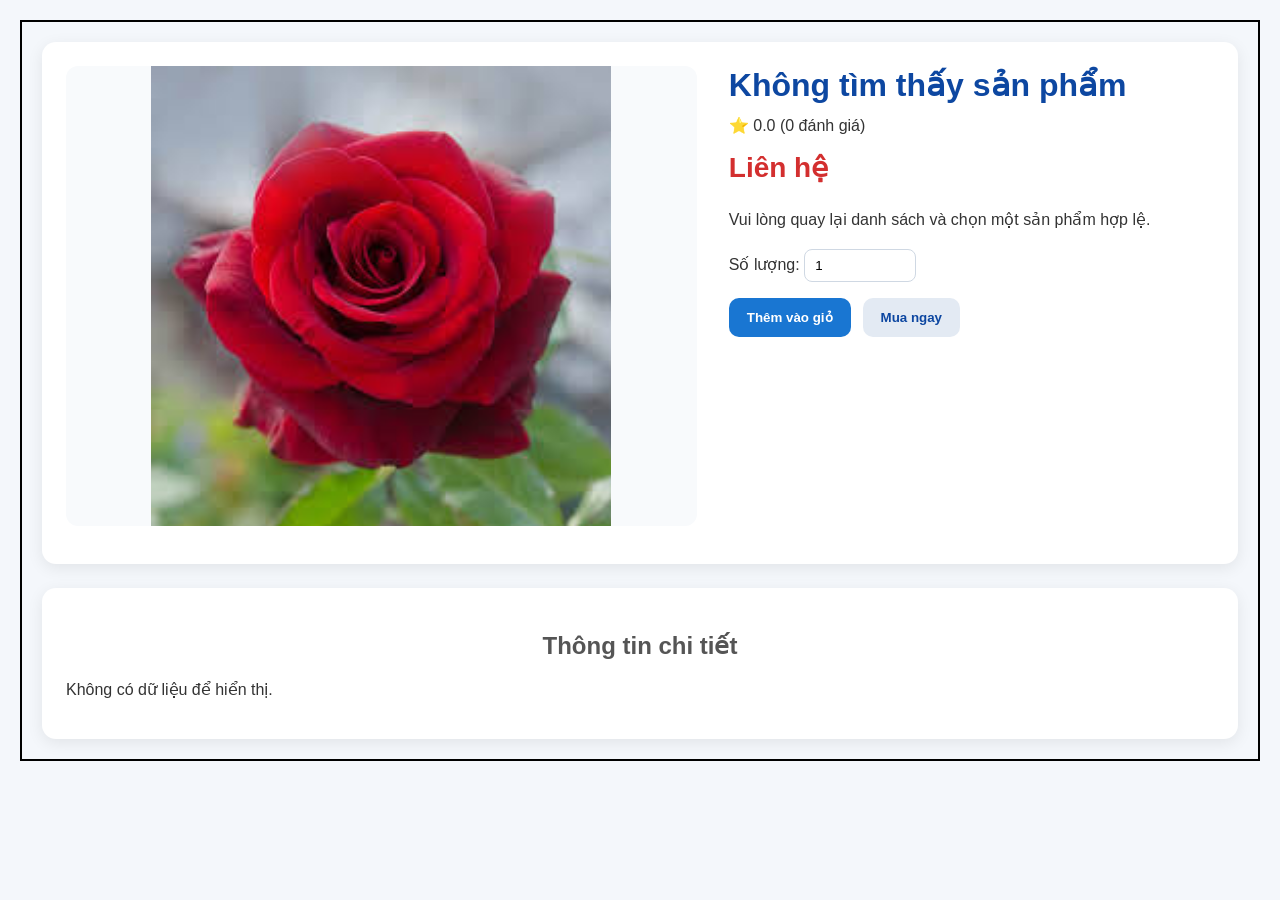
==== html/chi-tiet.html @ fe6207f8 "First commit" ====
<!DOCTYPE html>
<html lang="vi">
<head>
    <meta charset="UTF-8">
    <meta name="viewport" content="width=device-width, initial-scale=1.0">
    <title>Chi tiết sản phẩm</title>
    <link rel="stylesheet" href="../css/style.css">
</head>
<body>
    <header>
        <!-- Header content here -->
    </header>

    <main class="container">
        <div class="product-detail">
            <div class="product-images">
                <img id="mainImage" src="" alt="Hình sản phẩm">
                <div class="thumbnail-images">
                    <!-- Thumbnail images here -->
                </div>
            </div>

            <div class="product-info">
                <h1 id="productName"></h1>
                <div class="rating">
                    <span id="rating"></span>
                    <span id="reviews"></span>
                </div>

                <div class="price-section">
                    <span class="price" id="price"></span>
                    <span class="discount" id="discount"></span>
                </div>

                <p class="description" id="description"></p>

                <div class="options">
                    <label for="quantity">Số lượng:</label>
                    <input type="number" id="quantity" value="1" min="1">
                </div>

                <div class="actions">
                    <button class="btn btn-primary" onclick="addToCart()">Thêm vào giỏ</button>
                    <button class="btn btn-secondary" onclick="buyNow()">Mua ngay</button>
                </div>
            </div>
        </div>

        <section class="product-details-section">
            <h2>Thông tin chi tiết</h2>
            <div id="detailContent"></div>
        </section>
    </main>

    <footer>
    </footer>

    <script src="../js/data.js"></script>
    <script src="../js/chi-tiet.js"></script>
</body>
</html>
---- css/style.css ----
/* Toàn trang */
body {
    font-family: Arial, sans-serif;
    background-color: #f4f7fb;
    margin: 20px;
    padding: 20px;
    border: 2px solid black;
    color: #333;
}

/* Tiêu đề */
h1 {
    color: #0d47a1;
    text-align: center;
    margin-bottom: 5px;
}

h2 {
    text-align: center;
    color: #555;
    margin-bottom: 20px;
}

/* Khung giới thiệu */
.intro {
    border: 1px solid gray;
    padding: 20px;
    background-color: white;
    border-radius: 10px;
    box-shadow: 0px 2px 8px rgba(0,0,0,0.1);
}

/* Ảnh đại diện */
.avatar {
    width: 150px;
    border-radius: 50%;
    border: 3px solid black;
    margin-right: 20px;
    float: left;
}

/* Bảng */
table {
    width: 100%;
    border-collapse: collapse;
    background-color: white;
    margin-top: 10px;
}

table th {
    background-color: #1976d2;
    color: white;
}

table th,
table td {
    border: 1px solid #ccc;
    padding: 10px;
}

/* Danh sách */
ul,
ol {
    background-color: white;
    padding: 20px;
    border-radius: 10px;
}

/* Link */
a {
    color: #1976d2;
    text-decoration: none;
    font-weight: bold;
}

a:hover {
    color: red;
    text-decoration: underline;
}

/* Tiêu đề mục */
h3 {
    color: #0d47a1;
    margin-top: 25px;
}

/* Trang chi tiết sản phẩm */
.container {
    max-width: 1200px;
    margin: 0 auto;
}

.product-detail {
    display: flex;
    gap: 32px;
    align-items: flex-start;
    background: #fff;
    border-radius: 14px;
    padding: 24px;
    box-shadow: 0 4px 16px rgba(0, 0, 0, 0.08);
}

.product-images {
    flex: 1.3;
}

.product-images #mainImage {
    width: 100%;
    max-height: 460px;
    object-fit: contain;
    display: block;
    background: #f8fafc;
    border-radius: 12px;
}

.thumbnail-images {
    display: flex;
    gap: 12px;
    margin-top: 14px;
    flex-wrap: wrap;
}

.thumbnail-images img {
    width: 92px;
    height: 92px;
    object-fit: cover;
    border-radius: 10px;
    border: 2px solid #dbe4f0;
    cursor: pointer;
    transition: transform 0.2s ease, border-color 0.2s ease;
}

.thumbnail-images img:hover {
    transform: translateY(-2px);
    border-color: #1976d2;
}

.product-info {
    flex: 1;
}

#productName {
    text-align: left;
    margin-top: 0;
    margin-bottom: 12px;
}

.rating,
.price-section,
.options,
.actions {
    margin-bottom: 16px;
}

.price-section {
    display: flex;
    flex-direction: column;
    gap: 6px;
}

.price {
    font-size: 28px;
    font-weight: 700;
    color: #d32f2f;
}

.discount {
    color: #1976d2;
    font-weight: 600;
}

.description {
    line-height: 1.7;
}

.options input {
    width: 90px;
    padding: 8px 10px;
    border: 1px solid #cfd8e3;
    border-radius: 8px;
}

.actions {
    display: flex;
    gap: 12px;
    flex-wrap: wrap;
}

.btn {
    padding: 12px 18px;
    border: none;
    border-radius: 10px;
    cursor: pointer;
    font-weight: 700;
}

.btn-primary {
    background: #1976d2;
    color: #fff;
}

.btn-secondary {
    background: #e3eaf3;
    color: #0d47a1;
}

.product-details-section {
    margin-top: 24px;
    background: #fff;
    border-radius: 14px;
    padding: 24px;
    box-shadow: 0 4px 16px rgba(0, 0, 0, 0.08);
}

.detail-item {
    padding: 10px 0;
    border-bottom: 1px solid #eef2f7;
}

.detail-item:last-child {
    border-bottom: none;
}

@media (max-width: 900px) {
    .product-detail {
        flex-direction: column;
    }

    .product-images #mainImage {
        max-height: 360px;
    }
}
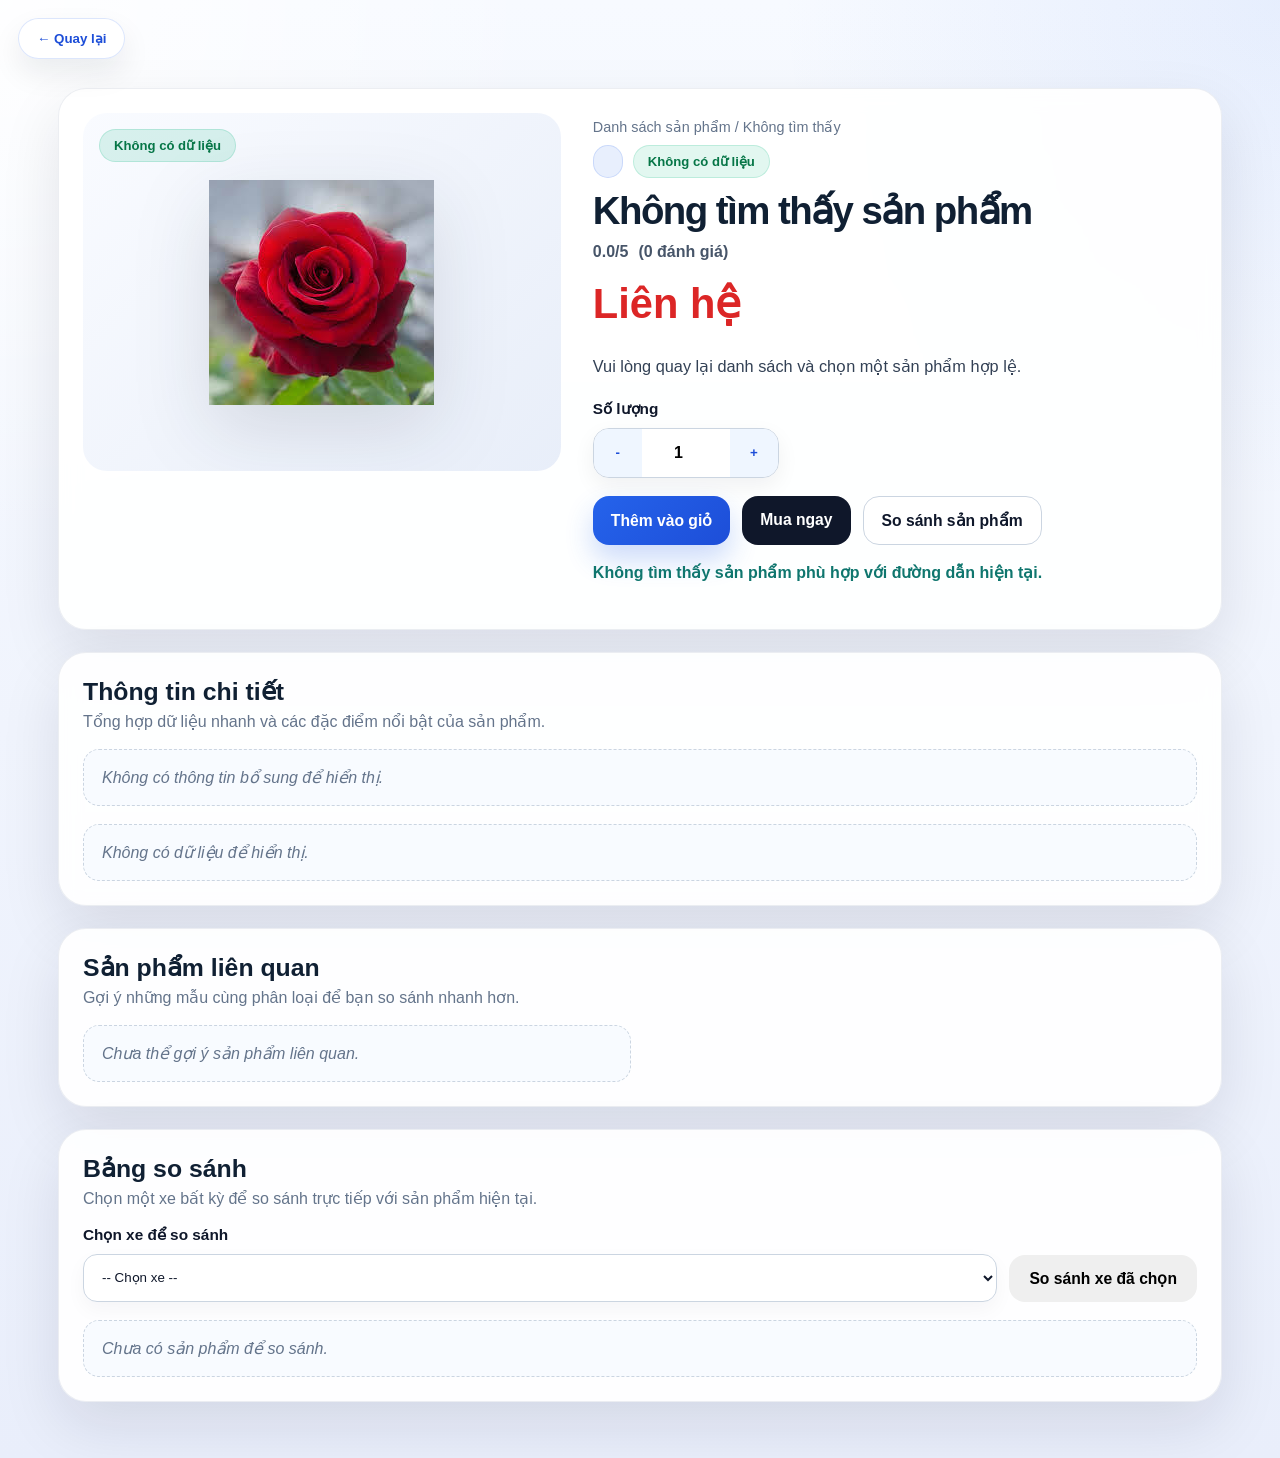
==== commit 72c1dd58: "First commit" ====
--- a/html/chi-tiet.html
+++ b/html/chi-tiet.html
@@ -4,24 +4,29 @@
     <meta charset="UTF-8">
     <meta name="viewport" content="width=device-width, initial-scale=1.0">
     <title>Chi tiết sản phẩm</title>
-    <link rel="stylesheet" href="../css/style.css">
+    <link rel="stylesheet" href="../css/stylechitiet.css">
 </head>
 <body>
-    <header>
-        <!-- Header content here -->
-    </header>
-
-    <main class="container">
-        <div class="product-detail">
+    <button type="button" class="back-button" onclick="goBack()" aria-label="Quay lại danh sách sản phẩm">← Quay lại</button>
+    <main class="page-shell">
+        <section class="hero-card">
             <div class="product-images">
-                <img id="mainImage" src="" alt="Hình sản phẩm">
-                <div class="thumbnail-images">
-                    <!-- Thumbnail images here -->
+                <div class="image-frame">
+                    <span class="image-badge" id="stockBadge">Còn hàng</span>
+                    <img id="mainImage" src="" alt="Hình sản phẩm">
                 </div>
+                <div class="thumbnail-images"></div>
             </div>
 
             <div class="product-info">
+                <div class="breadcrumb" id="breadcrumb">Danh sách sản phẩm</div>
+                <div class="product-meta">
+                    <span class="product-tag" id="productTag"></span>
+                    <span class="stock-badge" id="stockBadgeText"></span>
+                </div>
+
                 <h1 id="productName"></h1>
+
                 <div class="rating">
                     <span id="rating"></span>
                     <span id="reviews"></span>
@@ -35,25 +40,60 @@
                 <p class="description" id="description"></p>
 
                 <div class="options">
-                    <label for="quantity">Số lượng:</label>
-                    <input type="number" id="quantity" value="1" min="1">
+                    <label for="quantity">Số lượng</label>
+                    <div class="quantity-stepper">
+                        <button type="button" class="stepper-btn" onclick="changeQuantity(-1)">-</button>
+                        <input type="number" id="quantity" value="1" min="1">
+                        <button type="button" class="stepper-btn" onclick="changeQuantity(1)">+</button>
+                    </div>
                 </div>
 
                 <div class="actions">
-                    <button class="btn btn-primary" onclick="addToCart()">Thêm vào giỏ</button>
-                    <button class="btn btn-secondary" onclick="buyNow()">Mua ngay</button>
+                    <button class="action-btn primary" onclick="addToCart()">Thêm vào giỏ</button>
+                    <button class="action-btn secondary" onclick="buyNow()">Mua ngay</button>
+                    <button class="action-btn ghost" onclick="compareProduct()">So sánh sản phẩm</button>
                 </div>
+
+                <p class="share-feedback" id="shareFeedback"></p>
             </div>
-        </div>
+        </section>
 
         <section class="product-details-section">
-            <h2>Thông tin chi tiết</h2>
+            <div class="section-head">
+                <h2>Thông tin chi tiết</h2>
+                <p>Tổng hợp dữ liệu nhanh và các đặc điểm nổi bật của sản phẩm.</p>
+            </div>
+            <div class="quick-facts" id="quickFacts"></div>
             <div id="detailContent"></div>
         </section>
+
+        <section class="related-products-section">
+            <div class="section-head">
+                <h2>Sản phẩm liên quan</h2>
+                <p>Gợi ý những mẫu cùng phân loại để bạn so sánh nhanh hơn.</p>
+            </div>
+            <div id="relatedProducts" class="related-products"></div>
+        </section>
+
+        <section class="comparison-section">
+            <div class="section-head">
+                <h2>Bảng so sánh</h2>
+                <p>Chọn một xe bất kỳ để so sánh trực tiếp với sản phẩm hiện tại.</p>
+            </div>
+            <div class="comparison-controls">
+                <div class="control-group comparison-select-group">
+                    <label for="comparisonTarget">Chọn xe để so sánh</label>
+                    <select id="comparisonTarget">
+                        <option value="">-- Chọn xe --</option>
+                    </select>
+                </div>
+                <button type="button" class="action-btn comparison-action" onclick="compareProduct()">So sánh xe đã chọn</button>
+            </div>
+            <div id="comparisonPanel" class="comparison-panel">
+                <p class="empty-state">Chọn một xe ở trên để xem đối chiếu.</p>
+            </div>
+        </section>
     </main>
-
-    <footer>
-    </footer>
 
     <script src="../js/data.js"></script>
     <script src="../js/chi-tiet.js"></script>
--- a/css/stylechitiet.css
+++ b/css/stylechitiet.css
@@ -0,0 +1,749 @@
+:root {
+	--bg-start: #f7faff;
+	--bg-end: #e9eefb;
+	--surface: rgba(255, 255, 255, 0.92);
+	--surface-strong: #ffffff;
+	--border: rgba(148, 163, 184, 0.18);
+	--border-strong: #dbe7ff;
+	--text: #102033;
+	--muted: #64748b;
+	--primary: #2563eb;
+	--primary-deep: #1d4ed8;
+	--success: #067647;
+	--shadow: 0 24px 60px rgba(15, 23, 42, 0.10);
+	--shadow-soft: 0 14px 30px rgba(15, 23, 42, 0.08);
+}
+
+* {
+	box-sizing: border-box;
+}
+
+body {
+	margin: 0;
+	min-height: 100vh;
+	font-family: "Segoe UI", Tahoma, Geneva, Verdana, sans-serif;
+	background:
+		radial-gradient(circle at top left, rgba(255, 255, 255, 0.92), transparent 28%),
+		radial-gradient(circle at top right, rgba(37, 99, 235, 0.08), transparent 26%),
+		linear-gradient(180deg, var(--bg-start) 0%, var(--bg-end) 100%);
+	color: var(--text);
+	-webkit-font-smoothing: antialiased;
+	text-rendering: optimizeLegibility;
+}
+
+.back-button {
+	position: fixed;
+	top: 18px;
+	left: 18px;
+	z-index: 50;
+	display: inline-flex;
+	align-items: center;
+	gap: 8px;
+	padding: 12px 18px;
+	border: 1px solid rgba(37, 99, 235, 0.16);
+	border-radius: 999px;
+	background: rgba(255, 255, 255, 0.94);
+	backdrop-filter: blur(10px);
+	box-shadow: var(--shadow-soft);
+	color: var(--primary-deep);
+	font-weight: 700;
+	cursor: pointer;
+	text-decoration: none;
+	transition: transform 0.2s ease, box-shadow 0.2s ease, background 0.2s ease, border-color 0.2s ease;
+}
+
+.back-button:hover,
+.back-button:focus-visible {
+	transform: translateY(-1px);
+	box-shadow: 0 18px 36px rgba(37, 99, 235, 0.16);
+	border-color: rgba(37, 99, 235, 0.28);
+	background: #ffffff;
+	outline: none;
+}
+
+.page-shell {
+	max-width: 1200px;
+	margin: 0 auto;
+	padding: 88px 18px 56px;
+}
+
+.hero-card,
+.product-details-section,
+.related-products-section,
+.comparison-section {
+	background: var(--surface);
+	backdrop-filter: blur(10px);
+	border: 1px solid var(--border);
+	border-radius: 28px;
+	box-shadow: var(--shadow);
+}
+
+.hero-card {
+	display: grid;
+	grid-template-columns: minmax(0, 0.88fr) minmax(0, 1.12fr);
+	gap: 28px;
+	padding: 24px;
+	align-items: start;
+}
+
+.product-images {
+	position: relative;
+	max-width: 100%;
+}
+
+.image-frame {
+	position: relative;
+	border-radius: 24px;
+	overflow: hidden;
+	background: linear-gradient(135deg, #f9fbff, #e8eef9 100%);
+	aspect-ratio: 4 / 3;
+	min-height: 300px;
+	display: flex;
+	align-items: center;
+	justify-content: center;
+	padding: 10px;
+}
+
+.image-frame img {
+	max-width: 84%;
+	max-height: 74%;
+	width: auto;
+	height: auto;
+	object-fit: contain;
+	display: block;
+	filter: drop-shadow(0 24px 38px rgba(15, 23, 42, 0.12));
+}
+
+.image-badge,
+.stock-badge,
+.product-tag,
+.related-tag {
+	display: inline-flex;
+	align-items: center;
+	justify-content: center;
+	padding: 8px 14px;
+	border-radius: 999px;
+	font-weight: 700;
+	font-size: 0.82rem;
+}
+
+.image-badge,
+.stock-badge {
+	background: rgba(16, 185, 129, 0.14);
+	color: var(--success);
+	border: 1px solid rgba(16, 185, 129, 0.18);
+}
+
+.image-badge {
+	position: absolute;
+	top: 16px;
+	left: 16px;
+	z-index: 2;
+}
+
+.thumbnail-images {
+	display: flex;
+	gap: 12px;
+	margin-top: 14px;
+	overflow-x: auto;
+	padding-bottom: 4px;
+}
+
+.thumbnail-images img {
+	width: 88px;
+	height: 88px;
+	flex: 0 0 auto;
+	object-fit: cover;
+	border-radius: 18px;
+	border: 2px solid transparent;
+	background: #fff;
+	box-shadow: var(--shadow-soft);
+	cursor: pointer;
+	transition: transform 0.2s ease, border-color 0.2s ease, box-shadow 0.2s ease;
+}
+
+.thumbnail-images img:hover,
+.thumbnail-images img.is-active {
+	transform: translateY(-2px);
+	border-color: var(--primary);
+	box-shadow: 0 14px 28px rgba(37, 99, 235, 0.14);
+}
+
+.product-info {
+	padding: 6px 4px 0;
+}
+
+.breadcrumb {
+	font-size: 0.9rem;
+	color: var(--muted);
+	margin-bottom: 10px;
+}
+
+.product-meta {
+	display: flex;
+	flex-wrap: wrap;
+	gap: 10px;
+	margin-bottom: 12px;
+}
+
+.product-tag {
+	background: rgba(37, 99, 235, 0.10);
+	border: 1px solid rgba(37, 99, 235, 0.16);
+	color: var(--primary-deep);
+}
+
+.stock-badge {
+	background: rgba(16, 185, 129, 0.12);
+}
+
+.product-info h1 {
+	margin: 0 0 12px;
+	font-size: clamp(2rem, 3vw, 3rem);
+	line-height: 1.08;
+	letter-spacing: -0.04em;
+}
+
+.rating,
+.price-section,
+.options,
+.actions,
+.share-feedback {
+	margin-bottom: 18px;
+}
+
+.rating {
+	display: flex;
+	gap: 10px;
+	align-items: center;
+	color: #475569;
+	font-weight: 600;
+}
+
+.price-section {
+	display: flex;
+	flex-direction: column;
+	gap: 6px;
+}
+
+.price {
+	font-size: clamp(2rem, 4vw, 2.6rem);
+	font-weight: 800;
+	color: #dc2626;
+}
+
+.discount {
+	color: var(--primary);
+	font-weight: 700;
+}
+
+.description {
+	font-size: 1.02rem;
+	line-height: 1.8;
+	color: #334155;
+	margin-bottom: 18px;
+}
+
+.options label,
+.comparison-select-group label {
+	display: block;
+	font-weight: 700;
+	margin-bottom: 10px;
+	color: #0f172a;
+	font-size: 0.96rem;
+}
+
+.quantity-stepper {
+	display: inline-flex;
+	align-items: center;
+	border-radius: 16px;
+	overflow: hidden;
+	border: 1px solid #cbd5e1;
+	background: var(--surface-strong);
+	box-shadow: 0 8px 22px rgba(15, 23, 42, 0.06);
+}
+
+.quantity-stepper input {
+	width: 88px;
+	padding: 14px 12px;
+	text-align: center;
+	border: none;
+	outline: none;
+	font-size: 1rem;
+	font-weight: 700;
+}
+
+.quantity-stepper input:focus {
+	box-shadow: inset 0 0 0 2px rgba(37, 99, 235, 0.18);
+}
+
+.stepper-btn,
+.action-btn {
+	border: none;
+	cursor: pointer;
+	font-weight: 700;
+	transition: transform 0.2s ease, box-shadow 0.2s ease, background 0.2s ease;
+}
+
+.stepper-btn {
+	width: 48px;
+	height: 48px;
+	background: #eff6ff;
+	color: var(--primary-deep);
+}
+
+.stepper-btn:hover,
+.action-btn:hover {
+	transform: translateY(-1px);
+}
+
+.actions {
+	display: flex;
+	flex-wrap: wrap;
+	gap: 12px;
+}
+
+.action-btn {
+	padding: 14px 18px;
+	border-radius: 16px;
+	font-size: 0.98rem;
+}
+
+.action-btn:focus-visible,
+.stepper-btn:focus-visible,
+.comparison-select-group select:focus-visible {
+	outline: 3px solid rgba(37, 99, 235, 0.20);
+	outline-offset: 2px;
+}
+
+.action-btn.primary {
+	background: linear-gradient(135deg, var(--primary), var(--primary-deep));
+	color: #fff;
+	box-shadow: 0 14px 28px rgba(37, 99, 235, 0.24);
+}
+
+.action-btn.secondary {
+	background: #0f172a;
+	color: #fff;
+}
+
+.action-btn.ghost {
+	background: #ffffff;
+	color: #0f172a;
+	border: 1px solid #cbd5e1;
+}
+
+.share-feedback {
+	min-height: 24px;
+	color: #0f766e;
+	font-weight: 600;
+}
+
+.product-details-section,
+.related-products-section,
+.comparison-section {
+	margin-top: 22px;
+	padding: 24px;
+}
+
+.comparison-section {
+	background: var(--surface);
+}
+
+.comparison-controls {
+	display: flex;
+	flex-wrap: wrap;
+	gap: 12px;
+	align-items: flex-end;
+	margin-bottom: 18px;
+}
+
+.comparison-select-group {
+	min-width: min(360px, 100%);
+	flex: 1 1 320px;
+}
+
+.comparison-select-group select {
+	width: 100%;
+	min-height: 48px;
+	padding: 12px 14px;
+	border-radius: 14px;
+	border: 1px solid #cbd5e1;
+	background: var(--surface-strong);
+	color: #0f172a;
+	box-shadow: 0 8px 20px rgba(15, 23, 42, 0.04);
+	outline: none;
+}
+
+.comparison-action {
+	padding-inline: 20px;
+	align-self: flex-end;
+}
+
+.section-head h2 {
+	margin: 0 0 6px;
+	font-size: 1.55rem;
+}
+
+.section-head p {
+	margin: 0 0 18px;
+	color: var(--muted);
+}
+
+.quick-facts {
+	display: grid;
+	grid-template-columns: repeat(auto-fit, minmax(170px, 1fr));
+	gap: 14px;
+	margin-bottom: 18px;
+}
+
+.fact-card {
+	padding: 16px;
+	border-radius: 18px;
+	background: linear-gradient(180deg, #f8fbff, #eef4ff);
+	border: 1px solid var(--border-strong);
+	box-shadow: 0 10px 24px rgba(15, 23, 42, 0.04);
+}
+
+.fact-label {
+	display: block;
+	font-size: 0.82rem;
+	text-transform: uppercase;
+	letter-spacing: 0.08em;
+	color: var(--muted);
+	margin-bottom: 8px;
+}
+
+.fact-card strong {
+	display: block;
+	font-size: 1rem;
+	color: #0f172a;
+}
+
+.detail-item {
+	padding: 14px 0;
+	border-bottom: 1px solid #e2e8f0;
+	line-height: 1.6;
+}
+
+.detail-item:last-child {
+	border-bottom: none;
+}
+
+.detail-group + .detail-group {
+	margin-top: 22px;
+	padding-top: 18px;
+	border-top: 1px solid #e2e8f0;
+}
+
+.detail-group h3 {
+	margin: 0 0 14px;
+	font-size: 1.05rem;
+	color: #0f172a;
+}
+
+.spec-grid {
+	display: grid;
+	grid-template-columns: repeat(auto-fit, minmax(240px, 1fr));
+	gap: 12px;
+}
+
+.spec-item {
+	padding: 14px 16px;
+	border-radius: 16px;
+	background: #f8fbff;
+	border: 1px solid var(--border-strong);
+	box-shadow: 0 10px 24px rgba(15, 23, 42, 0.04);
+}
+
+.spec-item span {
+	display: block;
+	font-size: 0.82rem;
+	text-transform: uppercase;
+	letter-spacing: 0.08em;
+	color: var(--muted);
+	margin-bottom: 8px;
+}
+
+.spec-item strong {
+	color: #0f172a;
+	line-height: 1.5;
+}
+
+.highlight-list {
+	margin: 0;
+	padding-left: 18px;
+	color: #334155;
+	line-height: 1.7;
+}
+
+.highlight-list li + li {
+	margin-top: 8px;
+}
+
+.related-products {
+	display: grid;
+	grid-template-columns: repeat(2, minmax(0, 1fr));
+	gap: 18px;
+}
+
+.related-products:empty {
+	display: block;
+}
+
+.related-card {
+	display: block;
+	text-decoration: none;
+	color: inherit;
+	border-radius: 20px;
+	overflow: hidden;
+	background: #fff;
+	border: 1px solid #e2e8f0;
+	box-shadow: 0 14px 30px rgba(15, 23, 42, 0.06);
+	transition: transform 0.2s ease, box-shadow 0.2s ease;
+	min-height: 100%;
+	height: 100%;
+}
+
+.related-card:hover {
+	transform: translateY(-4px);
+	box-shadow: 0 20px 34px rgba(37, 99, 235, 0.10);
+}
+
+.related-card img {
+	width: 100%;
+	height: 156px;
+	object-fit: cover;
+	background: #f8fafc;
+}
+
+.related-card-body {
+	padding: 14px 15px 16px;
+	display: flex;
+	flex-direction: column;
+	gap: 8px;
+}
+
+.related-card-body h3 {
+	margin: 0;
+	font-size: 1.02rem;
+	line-height: 1.4;
+}
+
+.related-card-body p {
+	margin: 0;
+	font-weight: 700;
+	color: #dc2626;
+}
+
+.related-tag {
+	background: rgba(37, 99, 235, 0.10);
+	color: var(--primary-deep);
+}
+
+.comparison-panel {
+	display: grid;
+	gap: 18px;
+}
+
+.comparison-header {
+	display: flex;
+	flex-wrap: wrap;
+	justify-content: space-between;
+	gap: 12px;
+	align-items: flex-start;
+	padding: 18px;
+	border-radius: 20px;
+	background: linear-gradient(135deg, #eff6ff, #f8fbff);
+	border: 1px solid var(--border-strong);
+}
+
+.comparison-header h3 {
+	margin: 6px 0 0;
+	font-size: 1.12rem;
+}
+
+.comparison-kicker {
+	display: inline-flex;
+	font-size: 0.78rem;
+	font-weight: 800;
+	text-transform: uppercase;
+	letter-spacing: 0.08em;
+	color: var(--primary);
+}
+
+.comparison-header p {
+	margin: 0;
+	max-width: 420px;
+	color: #475569;
+	line-height: 1.6;
+}
+
+.comparison-grid {
+	display: grid;
+	grid-template-columns: repeat(2, minmax(0, 1fr));
+	gap: 14px;
+}
+
+.comparison-col {
+	padding: 16px;
+	border-radius: 18px;
+	border: 1px solid var(--border-strong);
+}
+
+.comparison-col-current {
+	background: #ffffff;
+}
+
+.comparison-col-target {
+	background: #f8fbff;
+}
+
+.comparison-label {
+	display: block;
+	font-size: 0.8rem;
+	text-transform: uppercase;
+	letter-spacing: 0.08em;
+	color: var(--muted);
+	margin-bottom: 8px;
+}
+
+.comparison-col strong {
+	font-size: 1.02rem;
+	color: #0f172a;
+}
+
+.comparison-table {
+	display: grid;
+	gap: 10px;
+}
+
+.comparison-row {
+	display: grid;
+	grid-template-columns: 180px minmax(0, 1fr) minmax(0, 1fr);
+	gap: 12px;
+	align-items: stretch;
+}
+
+.comparison-field,
+.comparison-value {
+	padding: 14px 16px;
+	border-radius: 16px;
+	border: 1px solid #e2e8f0;
+	background: #fff;
+	line-height: 1.6;
+}
+
+.comparison-field {
+	font-weight: 700;
+	color: #0f172a;
+	background: #f8fafc;
+}
+
+.comparison-value.current {
+	background: #ffffff;
+}
+
+.comparison-value.target {
+	background: #f8fbff;
+}
+
+.empty-state {
+	margin: 0;
+	padding: 18px;
+	color: #64748b;
+	font-style: italic;
+	background: #f8fbff;
+	border: 1px dashed #cbd5e1;
+	border-radius: 16px;
+}
+
+@media (max-width: 1024px) {
+	.hero-card {
+		grid-template-columns: 1fr;
+	}
+
+	.image-frame {
+		min-height: 280px;
+	}
+
+	.comparison-row {
+		grid-template-columns: 140px minmax(0, 1fr) minmax(0, 1fr);
+	}
+
+	.related-products {
+		grid-template-columns: repeat(2, minmax(0, 1fr));
+	}
+}
+
+@media (max-width: 640px) {
+	.page-shell {
+		padding: 72px 12px 40px;
+	}
+
+	.hero-card,
+	.product-details-section,
+	.related-products-section,
+	.comparison-section {
+		border-radius: 22px;
+		padding: 18px;
+	}
+
+	.image-frame {
+		min-height: 240px;
+		padding: 10px;
+	}
+
+	.image-frame img {
+		max-width: 88%;
+		max-height: 78%;
+	}
+
+	.comparison-grid {
+		grid-template-columns: 1fr;
+	}
+
+	.comparison-row {
+		grid-template-columns: 1fr;
+	}
+
+	.spec-grid {
+		grid-template-columns: 1fr;
+	}
+
+	.related-products {
+		grid-template-columns: 1fr;
+	}
+
+	.comparison-action,
+	.comparison-select-group,
+	.comparison-select-group select {
+		width: 100%;
+	}
+
+	.back-button {
+		top: 12px;
+		left: 12px;
+		padding: 10px 14px;
+		font-size: 0.92rem;
+	}
+
+	.actions {
+		flex-direction: column;
+	}
+
+	.action-btn {
+		width: 100%;
+	}
+
+	.quantity-stepper {
+		width: 100%;
+	}
+
+	.quantity-stepper input {
+		width: 100%;
+	}
+
+	.related-card img {
+		height: 132px;
+	}
+}
